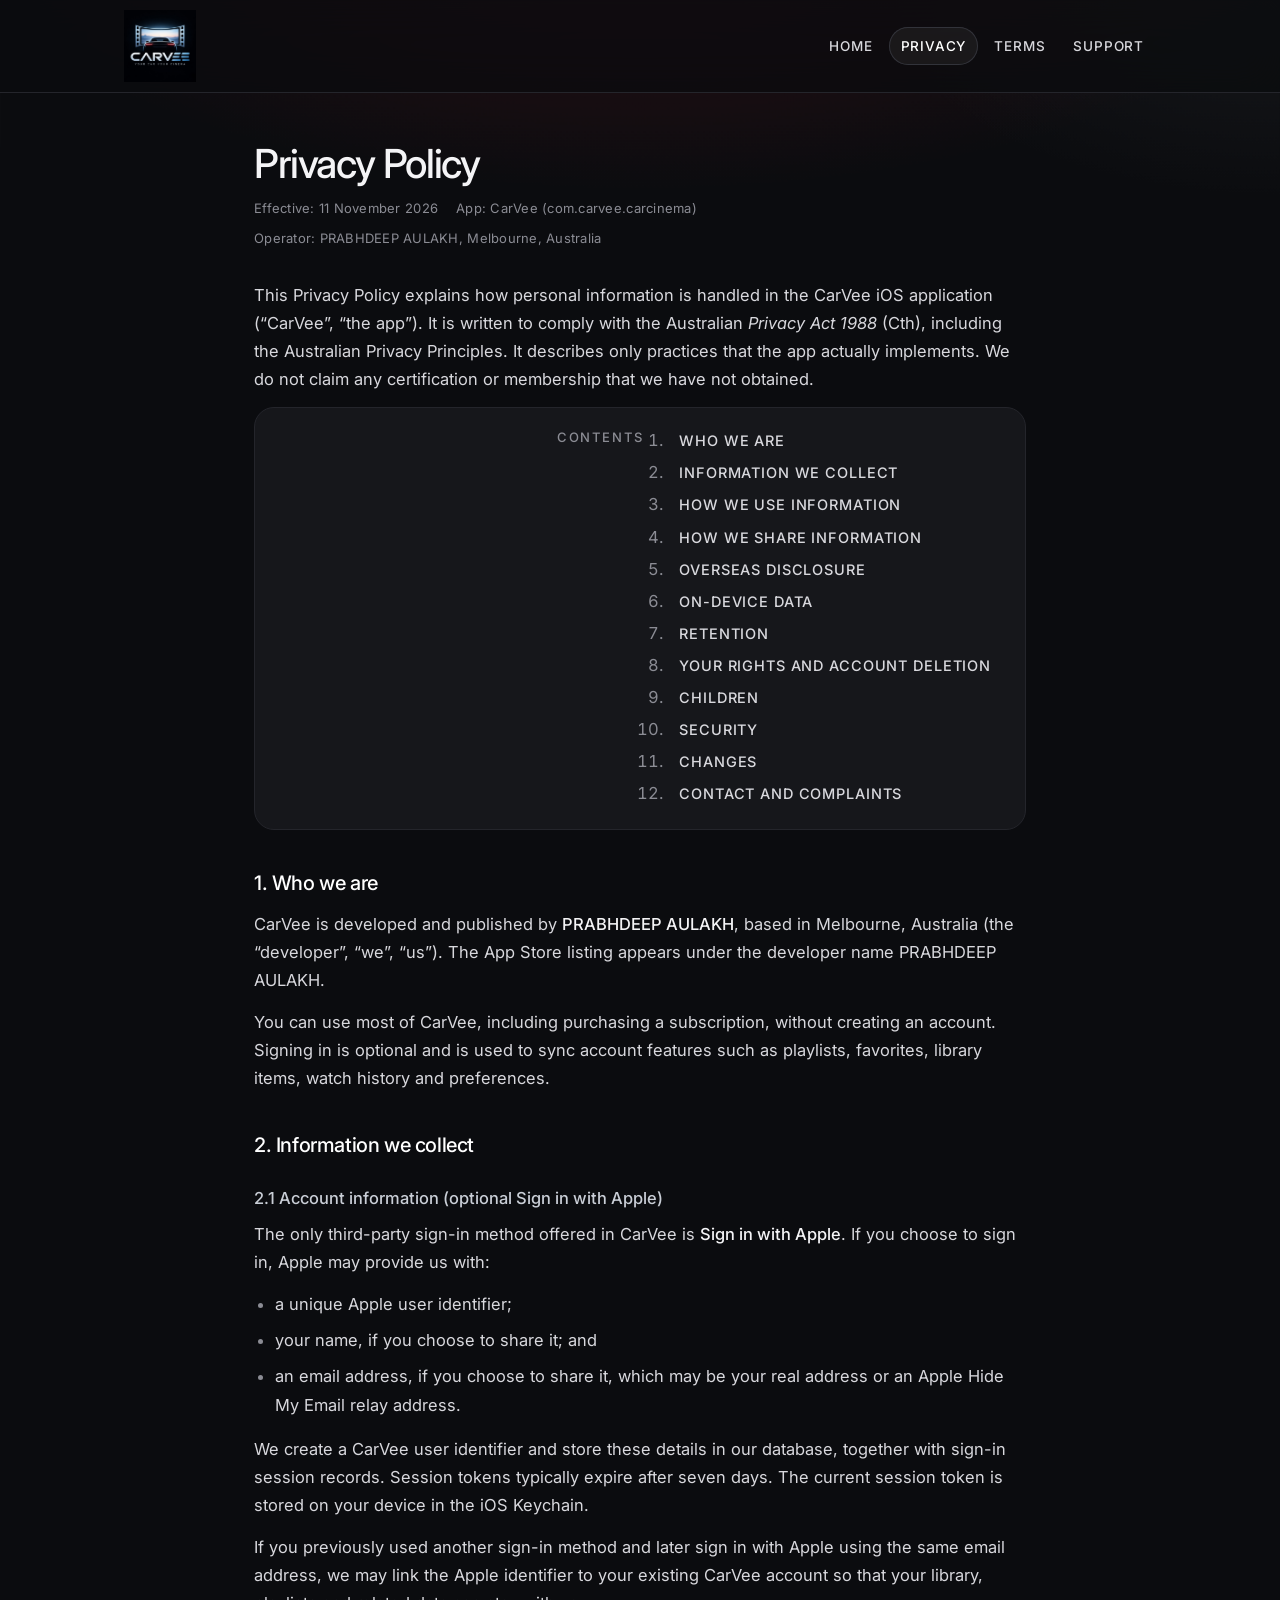
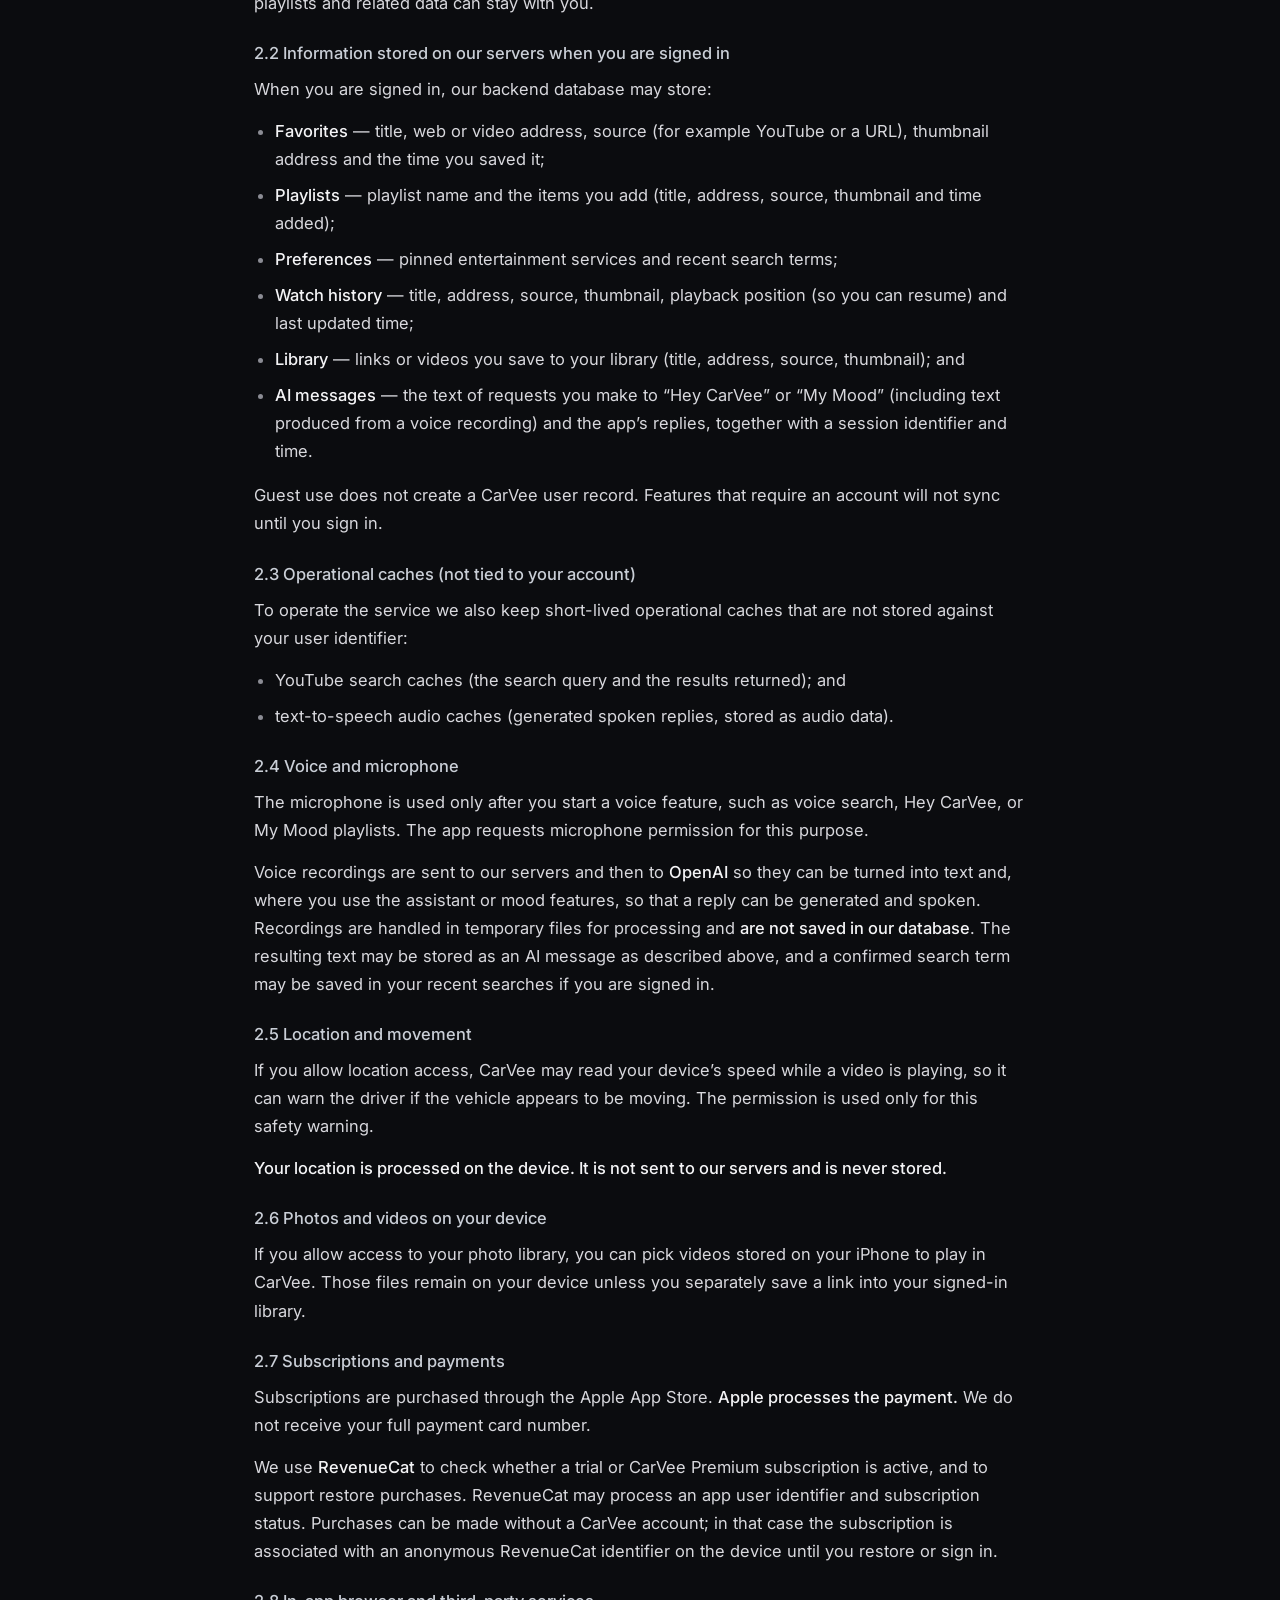
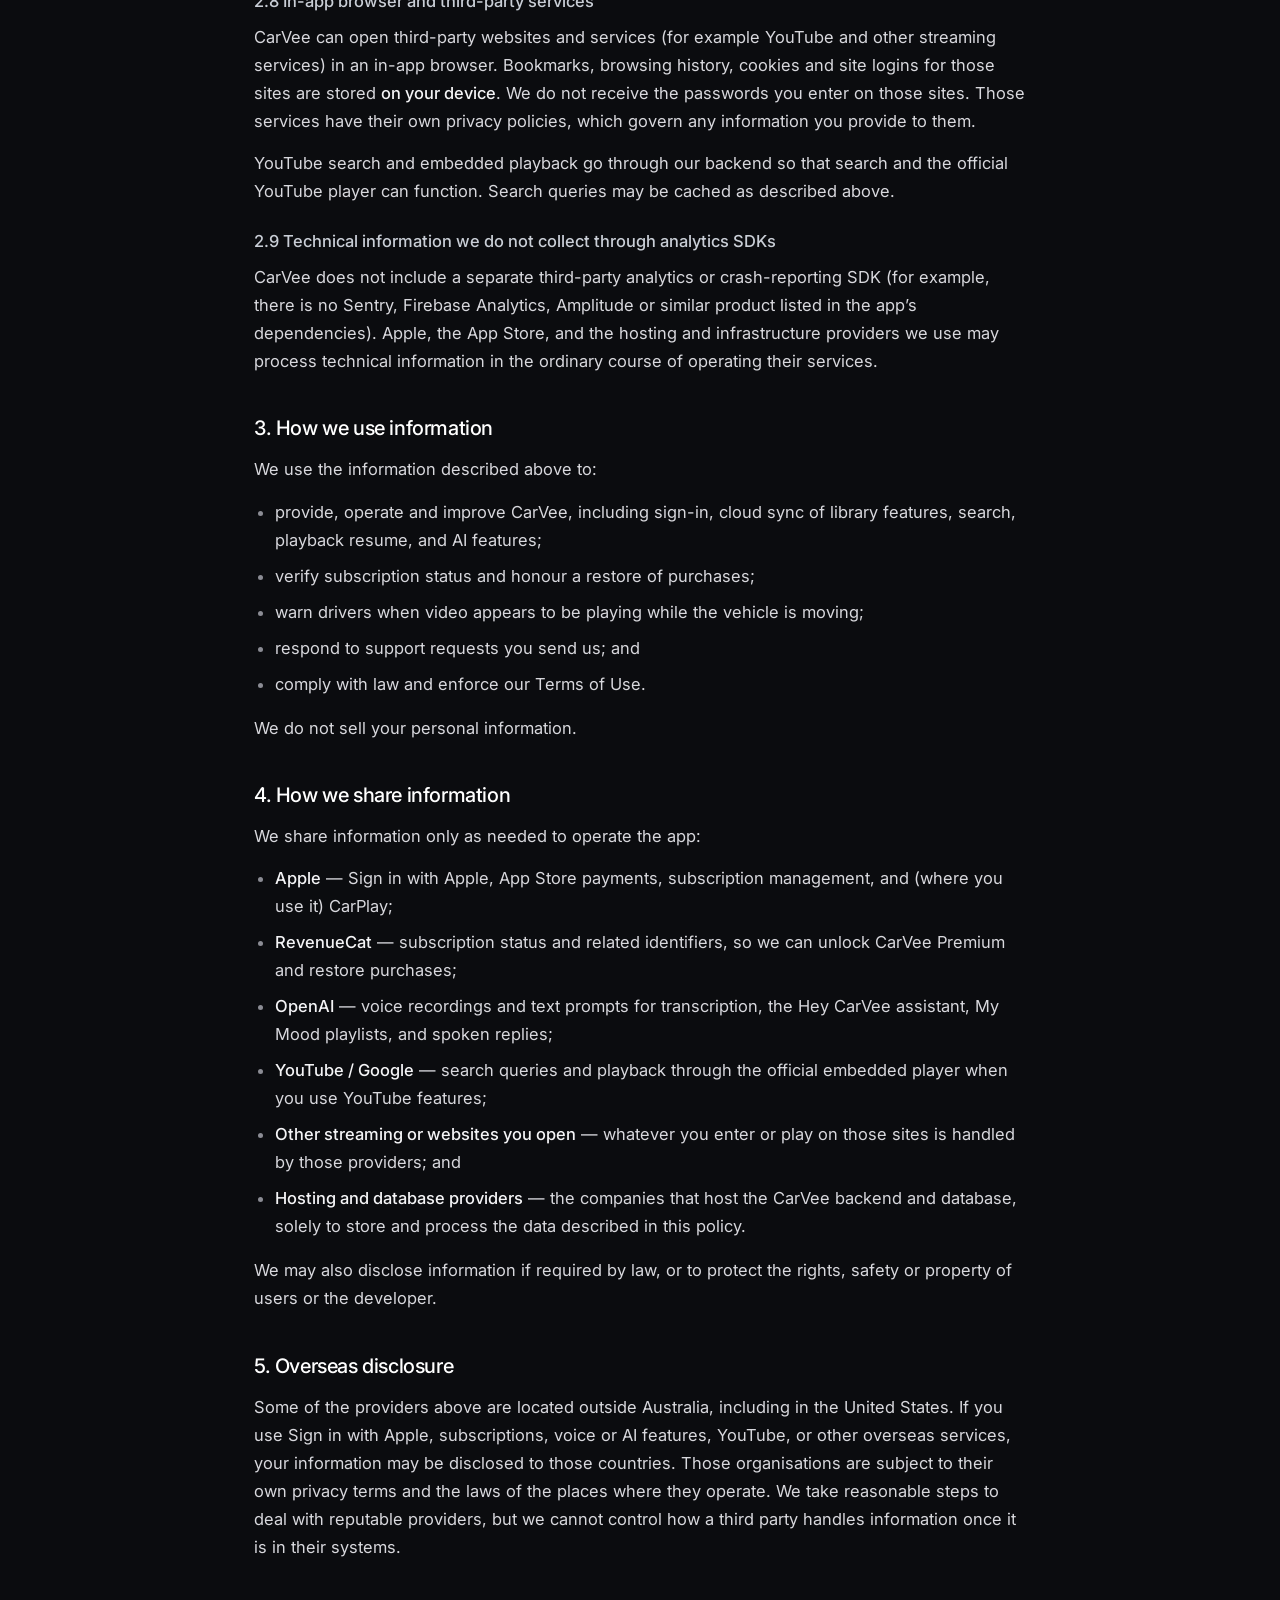
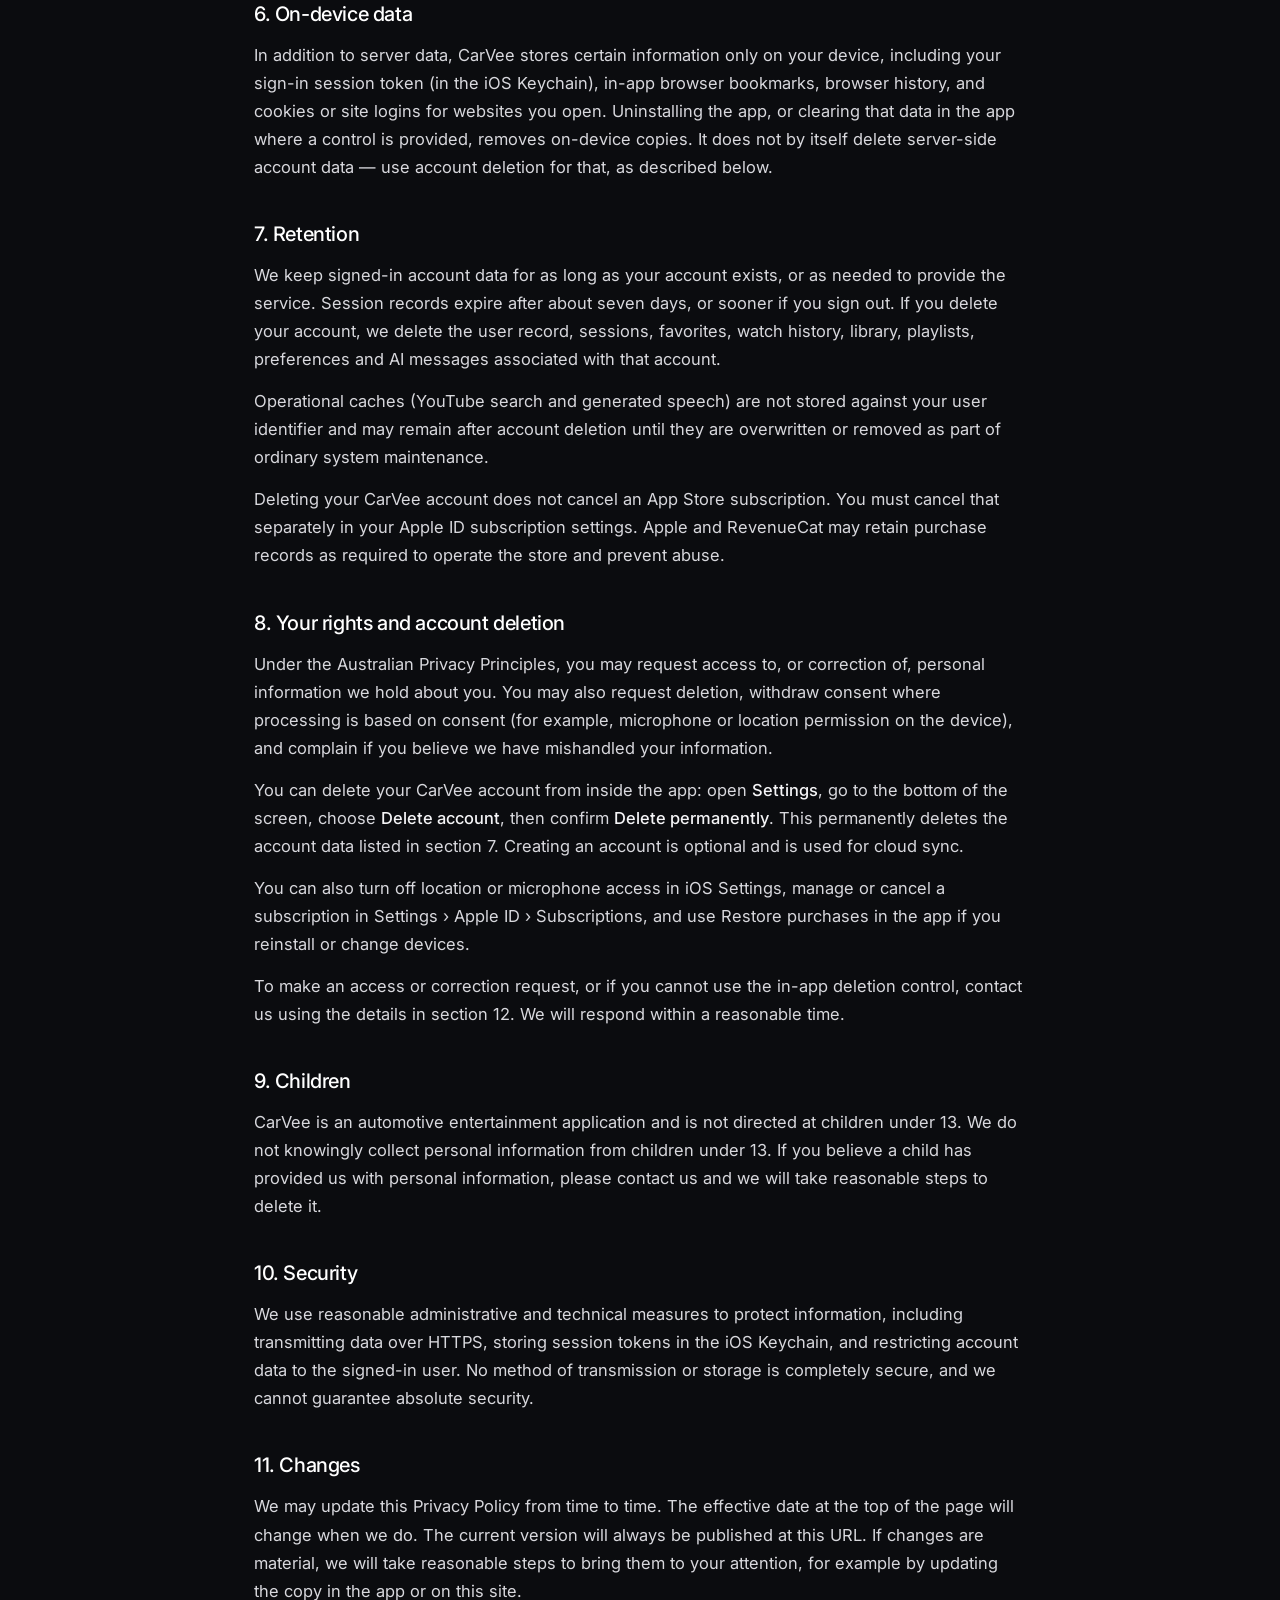
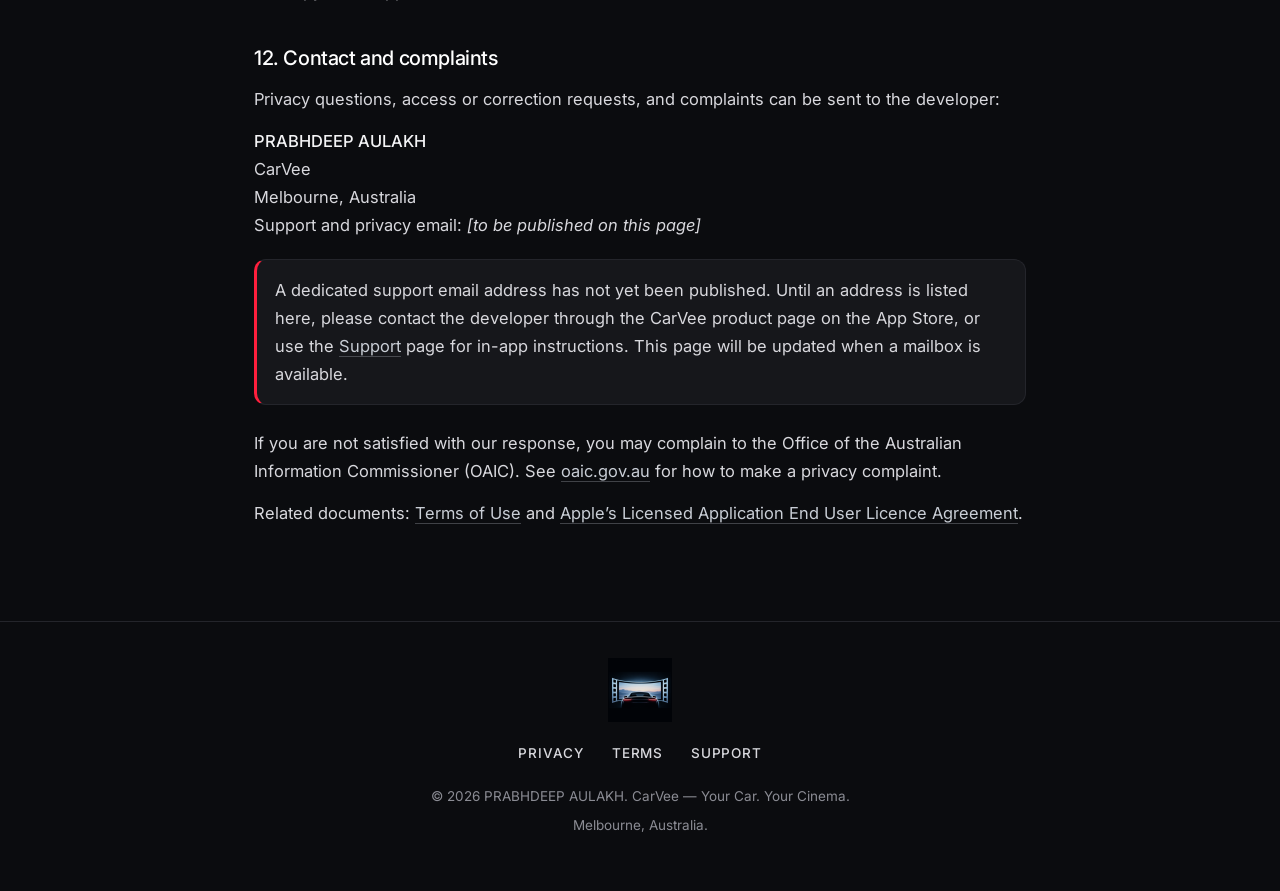
==== privacy.html @ a4439757 "Publish CarVee Privacy Policy, Terms of Use and Support site Static GitHub Pages site for com.carvee" ====
<!DOCTYPE html>
<html lang="en">
<head>
  <meta charset="utf-8">
  <meta name="viewport" content="width=device-width, initial-scale=1">
  <title>Privacy Policy — CarVee</title>
  <meta name="description" content="CarVee Privacy Policy: how PRABHDEEP AULAKH collects, uses and stores personal information in the CarVee iOS app.">
  <meta name="theme-color" content="#0B0C0F">
  <link rel="icon" type="image/png" href="assets/favicon.png">
  <link rel="apple-touch-icon" href="assets/icon.png">
  <link rel="canonical" href="https://deepaul781-svg.github.io/carvee-legal/privacy.html">
  <meta property="og:title" content="Privacy Policy — CarVee">
  <meta property="og:image" content="https://deepaul781-svg.github.io/carvee-legal/assets/carvee-logo-on.jpg">
  <link rel="preconnect" href="https://fonts.googleapis.com">
  <link rel="preconnect" href="https://fonts.gstatic.com" crossorigin>
  <link href="https://fonts.googleapis.com/css2?family=Inter:wght@400;500&display=swap" rel="stylesheet">
  <link rel="stylesheet" href="styles.css">
</head>
<body>
  <a class="skip" href="#content">Skip to content</a>
  <header class="site-header">
    <div class="header-inner">
      <a class="brand" href="index.html">
        <img class="logo" src="assets/carvee-logo-on.jpg" alt="CarVee — Your Car. Your Cinema.">
      </a>
      <nav aria-label="Primary">
        <a href="index.html">Home</a>
        <a href="privacy.html" aria-current="page">Privacy</a>
        <a href="terms.html">Terms</a>
        <a href="support.html">Support</a>
      </nav>
    </div>
  </header>

  <main id="content">
    <h1 class="page-title">Privacy Policy</h1>
    <p class="meta">
      <span>Effective: 11 November 2026</span>
      <span>App: CarVee (com.carvee.carcinema)</span>
      <span>Operator: PRABHDEEP AULAKH, Melbourne, Australia</span>
    </p>

    <p>This Privacy Policy explains how personal information is handled in the CarVee iOS application (“CarVee”, “the app”). It is written to comply with the Australian <em>Privacy Act 1988</em> (Cth), including the Australian Privacy Principles. It describes only practices that the app actually implements. We do not claim any certification or membership that we have not obtained.</p>

    <nav class="toc" aria-label="Contents">
      <h2>Contents</h2>
      <ol>
        <li><a href="#who">Who we are</a></li>
        <li><a href="#collect">Information we collect</a></li>
        <li><a href="#use">How we use information</a></li>
        <li><a href="#share">How we share information</a></li>
        <li><a href="#overseas">Overseas disclosure</a></li>
        <li><a href="#device">On-device data</a></li>
        <li><a href="#retention">Retention</a></li>
        <li><a href="#rights">Your rights and account deletion</a></li>
        <li><a href="#children">Children</a></li>
        <li><a href="#security">Security</a></li>
        <li><a href="#changes">Changes</a></li>
        <li><a href="#contact">Contact and complaints</a></li>
      </ol>
    </nav>

    <h2 id="who">1. Who we are</h2>
    <p>CarVee is developed and published by <strong>PRABHDEEP AULAKH</strong>, based in Melbourne, Australia (the “developer”, “we”, “us”). The App Store listing appears under the developer name PRABHDEEP AULAKH.</p>
    <p>You can use most of CarVee, including purchasing a subscription, without creating an account. Signing in is optional and is used to sync account features such as playlists, favorites, library items, watch history and preferences.</p>

    <h2 id="collect">2. Information we collect</h2>

    <h3>2.1 Account information (optional Sign in with Apple)</h3>
    <p>The only third-party sign-in method offered in CarVee is <strong>Sign in with Apple</strong>. If you choose to sign in, Apple may provide us with:</p>
    <ul>
      <li>a unique Apple user identifier;</li>
      <li>your name, if you choose to share it; and</li>
      <li>an email address, if you choose to share it, which may be your real address or an Apple Hide My Email relay address.</li>
    </ul>
    <p>We create a CarVee user identifier and store these details in our database, together with sign-in session records. Session tokens typically expire after seven days. The current session token is stored on your device in the iOS Keychain.</p>
    <p>If you previously used another sign-in method and later sign in with Apple using the same email address, we may link the Apple identifier to your existing CarVee account so that your library, playlists and related data can stay with you.</p>

    <h3>2.2 Information stored on our servers when you are signed in</h3>
    <p>When you are signed in, our backend database may store:</p>
    <ul>
      <li><strong>Favorites</strong> — title, web or video address, source (for example YouTube or a URL), thumbnail address and the time you saved it;</li>
      <li><strong>Playlists</strong> — playlist name and the items you add (title, address, source, thumbnail and time added);</li>
      <li><strong>Preferences</strong> — pinned entertainment services and recent search terms;</li>
      <li><strong>Watch history</strong> — title, address, source, thumbnail, playback position (so you can resume) and last updated time;</li>
      <li><strong>Library</strong> — links or videos you save to your library (title, address, source, thumbnail); and</li>
      <li><strong>AI messages</strong> — the text of requests you make to “Hey CarVee” or “My Mood” (including text produced from a voice recording) and the app’s replies, together with a session identifier and time.</li>
    </ul>
    <p>Guest use does not create a CarVee user record. Features that require an account will not sync until you sign in.</p>

    <h3>2.3 Operational caches (not tied to your account)</h3>
    <p>To operate the service we also keep short-lived operational caches that are not stored against your user identifier:</p>
    <ul>
      <li>YouTube search caches (the search query and the results returned); and</li>
      <li>text-to-speech audio caches (generated spoken replies, stored as audio data).</li>
    </ul>

    <h3>2.4 Voice and microphone</h3>
    <p>The microphone is used only after you start a voice feature, such as voice search, Hey CarVee, or My Mood playlists. The app requests microphone permission for this purpose.</p>
    <p>Voice recordings are sent to our servers and then to <strong>OpenAI</strong> so they can be turned into text and, where you use the assistant or mood features, so that a reply can be generated and spoken. Recordings are handled in temporary files for processing and <strong>are not saved in our database</strong>. The resulting text may be stored as an AI message as described above, and a confirmed search term may be saved in your recent searches if you are signed in.</p>

    <h3>2.5 Location and movement</h3>
    <p>If you allow location access, CarVee may read your device’s speed while a video is playing, so it can warn the driver if the vehicle appears to be moving. The permission is used only for this safety warning.</p>
    <p><strong>Your location is processed on the device. It is not sent to our servers and is never stored.</strong></p>

    <h3>2.6 Photos and videos on your device</h3>
    <p>If you allow access to your photo library, you can pick videos stored on your iPhone to play in CarVee. Those files remain on your device unless you separately save a link into your signed-in library.</p>

    <h3>2.7 Subscriptions and payments</h3>
    <p>Subscriptions are purchased through the Apple App Store. <strong>Apple processes the payment.</strong> We do not receive your full payment card number.</p>
    <p>We use <strong>RevenueCat</strong> to check whether a trial or CarVee Premium subscription is active, and to support restore purchases. RevenueCat may process an app user identifier and subscription status. Purchases can be made without a CarVee account; in that case the subscription is associated with an anonymous RevenueCat identifier on the device until you restore or sign in.</p>

    <h3>2.8 In-app browser and third-party services</h3>
    <p>CarVee can open third-party websites and services (for example YouTube and other streaming services) in an in-app browser. Bookmarks, browsing history, cookies and site logins for those sites are stored <strong>on your device</strong>. We do not receive the passwords you enter on those sites. Those services have their own privacy policies, which govern any information you provide to them.</p>
    <p>YouTube search and embedded playback go through our backend so that search and the official YouTube player can function. Search queries may be cached as described above.</p>

    <h3>2.9 Technical information we do not collect through analytics SDKs</h3>
    <p>CarVee does not include a separate third-party analytics or crash-reporting SDK (for example, there is no Sentry, Firebase Analytics, Amplitude or similar product listed in the app’s dependencies). Apple, the App Store, and the hosting and infrastructure providers we use may process technical information in the ordinary course of operating their services.</p>

    <h2 id="use">3. How we use information</h2>
    <p>We use the information described above to:</p>
    <ul>
      <li>provide, operate and improve CarVee, including sign-in, cloud sync of library features, search, playback resume, and AI features;</li>
      <li>verify subscription status and honour a restore of purchases;</li>
      <li>warn drivers when video appears to be playing while the vehicle is moving;</li>
      <li>respond to support requests you send us; and</li>
      <li>comply with law and enforce our Terms of Use.</li>
    </ul>
    <p>We do not sell your personal information.</p>

    <h2 id="share">4. How we share information</h2>
    <p>We share information only as needed to operate the app:</p>
    <ul>
      <li><strong>Apple</strong> — Sign in with Apple, App Store payments, subscription management, and (where you use it) CarPlay;</li>
      <li><strong>RevenueCat</strong> — subscription status and related identifiers, so we can unlock CarVee Premium and restore purchases;</li>
      <li><strong>OpenAI</strong> — voice recordings and text prompts for transcription, the Hey CarVee assistant, My Mood playlists, and spoken replies;</li>
      <li><strong>YouTube / Google</strong> — search queries and playback through the official embedded player when you use YouTube features;</li>
      <li><strong>Other streaming or websites you open</strong> — whatever you enter or play on those sites is handled by those providers; and</li>
      <li><strong>Hosting and database providers</strong> — the companies that host the CarVee backend and database, solely to store and process the data described in this policy.</li>
    </ul>
    <p>We may also disclose information if required by law, or to protect the rights, safety or property of users or the developer.</p>

    <h2 id="overseas">5. Overseas disclosure</h2>
    <p>Some of the providers above are located outside Australia, including in the United States. If you use Sign in with Apple, subscriptions, voice or AI features, YouTube, or other overseas services, your information may be disclosed to those countries. Those organisations are subject to their own privacy terms and the laws of the places where they operate. We take reasonable steps to deal with reputable providers, but we cannot control how a third party handles information once it is in their systems.</p>

    <h2 id="device">6. On-device data</h2>
    <p>In addition to server data, CarVee stores certain information only on your device, including your sign-in session token (in the iOS Keychain), in-app browser bookmarks, browser history, and cookies or site logins for websites you open. Uninstalling the app, or clearing that data in the app where a control is provided, removes on-device copies. It does not by itself delete server-side account data — use account deletion for that, as described below.</p>

    <h2 id="retention">7. Retention</h2>
    <p>We keep signed-in account data for as long as your account exists, or as needed to provide the service. Session records expire after about seven days, or sooner if you sign out. If you delete your account, we delete the user record, sessions, favorites, watch history, library, playlists, preferences and AI messages associated with that account.</p>
    <p>Operational caches (YouTube search and generated speech) are not stored against your user identifier and may remain after account deletion until they are overwritten or removed as part of ordinary system maintenance.</p>
    <p>Deleting your CarVee account does not cancel an App Store subscription. You must cancel that separately in your Apple ID subscription settings. Apple and RevenueCat may retain purchase records as required to operate the store and prevent abuse.</p>

    <h2 id="rights">8. Your rights and account deletion</h2>
    <p>Under the Australian Privacy Principles, you may request access to, or correction of, personal information we hold about you. You may also request deletion, withdraw consent where processing is based on consent (for example, microphone or location permission on the device), and complain if you believe we have mishandled your information.</p>
    <p>You can delete your CarVee account from inside the app: open <strong>Settings</strong>, go to the bottom of the screen, choose <strong>Delete account</strong>, then confirm <strong>Delete permanently</strong>. This permanently deletes the account data listed in section 7. Creating an account is optional and is used for cloud sync.</p>
    <p>You can also turn off location or microphone access in iOS Settings, manage or cancel a subscription in Settings › Apple ID › Subscriptions, and use Restore purchases in the app if you reinstall or change devices.</p>
    <p>To make an access or correction request, or if you cannot use the in-app deletion control, contact us using the details in section 12. We will respond within a reasonable time.</p>

    <h2 id="children">9. Children</h2>
    <p>CarVee is an automotive entertainment application and is not directed at children under 13. We do not knowingly collect personal information from children under 13. If you believe a child has provided us with personal information, please contact us and we will take reasonable steps to delete it.</p>

    <h2 id="security">10. Security</h2>
    <p>We use reasonable administrative and technical measures to protect information, including transmitting data over HTTPS, storing session tokens in the iOS Keychain, and restricting account data to the signed-in user. No method of transmission or storage is completely secure, and we cannot guarantee absolute security.</p>

    <h2 id="changes">11. Changes</h2>
    <p>We may update this Privacy Policy from time to time. The effective date at the top of the page will change when we do. The current version will always be published at this URL. If changes are material, we will take reasonable steps to bring them to your attention, for example by updating the copy in the app or on this site.</p>

    <h2 id="contact">12. Contact and complaints</h2>
    <p>Privacy questions, access or correction requests, and complaints can be sent to the developer:</p>
    <p>
      <strong>PRABHDEEP AULAKH</strong><br>
      CarVee<br>
      Melbourne, Australia<br>
      Support and privacy email: <em>[to be published on this page]</em>
    </p>
    <div class="note">A dedicated support email address has not yet been published. Until an address is listed here, please contact the developer through the CarVee product page on the App Store, or use the <a href="support.html">Support</a> page for in-app instructions. This page will be updated when a mailbox is available.</div>
    <p>If you are not satisfied with our response, you may complain to the Office of the Australian Information Commissioner (OAIC). See <a href="https://www.oaic.gov.au/">oaic.gov.au</a> for how to make a privacy complaint.</p>
    <p>Related documents: <a href="terms.html">Terms of Use</a> and <a href="https://www.apple.com/legal/internet-services/itunes/dev/stdeula/">Apple’s Licensed Application End User Licence Agreement</a>.</p>
  </main>

  <footer class="site-footer">
    <img class="footer-logo" src="assets/carvee-emblem.png" alt="">
    <nav aria-label="Footer">
      <a href="privacy.html">Privacy</a>
      <a href="terms.html">Terms</a>
      <a href="support.html">Support</a>
    </nav>
    <p>© 2026 PRABHDEEP AULAKH. CarVee — Your Car. Your Cinema.</p>
    <p>Melbourne, Australia.</p>
  </footer>
</body>
</html>
---- styles.css ----
:root {
  --surface: #0B0C0F;
  --surface-2: #16171B;
  --surface-3: #1F2025;
  --text: #F4F4F6;
  --text-2: #D8D8DD;
  --muted: #8B8C94;
  --brand: #FF1F3D;
  --brand-deep: #C8102E;
  --gold: #C9CED6;
  --border: #24252B;
  --border-strong: #32333A;
  --glass: rgba(255, 255, 255, 0.05);
  --radius: 20px;
  --max: 820px;
  --header: 88px;
}

*,
*::before,
*::after { box-sizing: border-box; }

html { scroll-behavior: smooth; }

html, body {
  margin: 0;
  padding: 0;
  background: var(--surface);
  color: var(--text);
  font-family: Inter, "SF Pro Display", "SF Pro Text", -apple-system, BlinkMacSystemFont, "Segoe UI", Helvetica, Arial, sans-serif;
  font-weight: 400;
  font-size: 16.5px;
  line-height: 1.7;
  -webkit-font-smoothing: antialiased;
  text-rendering: optimizeLegibility;
}

body {
  min-height: 100vh;
  background:
    radial-gradient(1200px 520px at 50% -120px, rgba(255, 31, 61, 0.16), transparent 60%),
    radial-gradient(800px 400px at 100% 0, rgba(201, 206, 214, 0.06), transparent 50%),
    var(--surface);
}

img { max-width: 100%; height: auto; border: 0; }

a {
  color: var(--gold);
  text-decoration: none;
  border-bottom: 1px solid rgba(201, 206, 214, 0.28);
  transition: color 160ms ease, border-color 160ms ease;
}
a:hover { color: #fff; border-bottom-color: rgba(255, 255, 255, 0.7); }
a:focus-visible { outline: 2px solid var(--brand); outline-offset: 3px; border-bottom-color: transparent; }

.skip {
  position: absolute;
  left: -999px;
  top: 8px;
  background: var(--brand);
  color: #fff;
  padding: 8px 12px;
  border-radius: 8px;
  z-index: 100;
  border: 0;
}
.skip:focus { left: 12px; }

.site-header {
  position: sticky;
  top: 0;
  z-index: 40;
  backdrop-filter: blur(22px) saturate(1.2);
  -webkit-backdrop-filter: blur(22px) saturate(1.2);
  background: rgba(11, 12, 15, 0.78);
  border-bottom: 1px solid var(--border);
}

.header-inner {
  max-width: 1080px;
  margin: 0 auto;
  padding: 10px 24px;
  display: flex;
  align-items: center;
  justify-content: space-between;
  gap: 16px;
}

.brand {
  display: flex;
  align-items: center;
  border-bottom: 0;
  flex: 0 0 auto;
}
.brand:hover { border-bottom: 0; }
.brand img.logo {
  display: block;
  height: 72px;
  width: auto;
  object-fit: contain;
}

nav {
  display: flex;
  flex-wrap: wrap;
  gap: 6px 4px;
  justify-content: flex-end;
}
nav a {
  color: var(--text-2);
  border-bottom: 0;
  padding: 8px 12px;
  border-radius: 999px;
  font-size: 13.5px;
  letter-spacing: 0.06em;
  text-transform: uppercase;
  font-weight: 500;
}
nav a:hover,
nav a[aria-current="page"] {
  color: #fff;
  background: var(--glass);
  border-bottom: 0;
}
nav a[aria-current="page"] {
  box-shadow: inset 0 0 0 1px var(--border-strong);
}

main {
  max-width: var(--max);
  margin: 0 auto;
  padding: 48px 24px 80px;
}

.hero {
  text-align: center;
  padding: 12px 0 40px;
}
.hero .hero-logo {
  width: min(340px, 82vw);
  margin: 0 auto 8px;
  display: block;
  filter: drop-shadow(0 18px 40px rgba(0, 0, 0, 0.45));
}
.hero .tagline {
  margin: 0 0 18px;
  color: var(--gold);
  letter-spacing: 0.28em;
  font-size: 12px;
  text-transform: uppercase;
  font-weight: 500;
}
.hero h1 {
  font-size: clamp(28px, 5vw, 42px);
  font-weight: 500;
  letter-spacing: -0.03em;
  margin: 0 0 12px;
  line-height: 1.15;
}
.hero p.lead {
  margin: 0 auto;
  max-width: 560px;
  color: var(--text-2);
  font-size: 17px;
}

.cards {
  display: grid;
  grid-template-columns: 1fr 1fr;
  gap: 16px;
  margin: 36px 0 48px;
}
.card {
  display: block;
  border-bottom: 0;
  background: linear-gradient(180deg, var(--surface-2), #121316);
  border: 1px solid var(--border);
  border-radius: var(--radius);
  padding: 22px 22px 20px;
  color: var(--text);
  transition: transform 180ms ease, border-color 180ms ease, background 180ms ease;
}
.card:hover {
  border-color: var(--border-strong);
  transform: translateY(-2px);
  color: var(--text);
  border-bottom: 1px solid var(--border-strong);
}
.card h2 {
  margin: 0 0 8px;
  font-size: 18px;
  font-weight: 500;
  letter-spacing: -0.02em;
}
.card p {
  margin: 0;
  color: var(--muted);
  font-size: 14.5px;
  line-height: 1.6;
}

.meta {
  display: flex;
  flex-wrap: wrap;
  gap: 8px 18px;
  color: var(--muted);
  font-size: 13px;
  margin: 0 0 32px;
  letter-spacing: 0.02em;
}

h1.page-title {
  font-size: clamp(28px, 4.6vw, 40px);
  font-weight: 500;
  letter-spacing: -0.035em;
  margin: 0 0 10px;
  line-height: 1.15;
}

h2 {
  font-size: 20px;
  font-weight: 500;
  letter-spacing: -0.02em;
  margin: 36px 0 10px;
  color: #fff;
}
h3 {
  font-size: 16.5px;
  font-weight: 500;
  margin: 22px 0 8px;
  color: var(--gold);
}

p { margin: 0 0 14px; color: var(--text-2); }
ul, ol { margin: 0 0 16px; padding-left: 1.25em; color: var(--text-2); }
li { margin: 0 0 8px; }
li::marker { color: var(--muted); }

strong { color: var(--text); font-weight: 500; }

.note, .callout {
  background: var(--surface-2);
  border: 1px solid var(--border);
  border-left: 3px solid var(--brand);
  border-radius: 12px;
  padding: 16px 18px;
  margin: 20px 0 24px;
  color: var(--text-2);
}
.callout.safety {
  border-left-color: var(--gold);
}

.toc {
  background: var(--surface-2);
  border: 1px solid var(--border);
  border-radius: var(--radius);
  padding: 18px 22px;
  margin: 0 0 32px;
}
.toc h2 { margin: 0 0 10px; font-size: 13px; letter-spacing: 0.14em; text-transform: uppercase; color: var(--muted); font-weight: 500; }
.toc ol { margin: 0; padding-left: 1.2em; }
.toc li { margin: 0 0 4px; }
.toc a { border-bottom: 0; color: var(--text-2); font-size: 14.5px; }
.toc a:hover { color: #fff; }

table {
  width: 100%;
  border-collapse: collapse;
  margin: 0 0 20px;
  font-size: 14.5px;
}
th, td {
  text-align: left;
  vertical-align: top;
  padding: 10px 12px;
  border-bottom: 1px solid var(--border);
  color: var(--text-2);
}
th {
  color: var(--muted);
  font-weight: 500;
  font-size: 12px;
  letter-spacing: 0.08em;
  text-transform: uppercase;
}

.site-footer {
  border-top: 1px solid var(--border);
  padding: 36px 24px 48px;
  color: var(--muted);
  font-size: 13.5px;
  text-align: center;
}
.site-footer .footer-logo {
  height: 64px;
  width: auto;
  margin: 0 auto 12px;
  display: block;
  opacity: 0.9;
}
.site-footer nav {
  justify-content: center;
  margin-bottom: 12px;
}
.site-footer p { color: var(--muted); margin: 0 0 6px; }

@media (max-width: 720px) {
  .header-inner { flex-direction: column; align-items: center; padding: 8px 16px 12px; }
  .brand img.logo { height: 64px; }
  nav { justify-content: center; }
  nav a { padding: 6px 10px; font-size: 12.5px; }
  main { padding: 28px 18px 64px; }
  .cards { grid-template-columns: 1fr; }
  th, td { padding: 8px 0; }
}
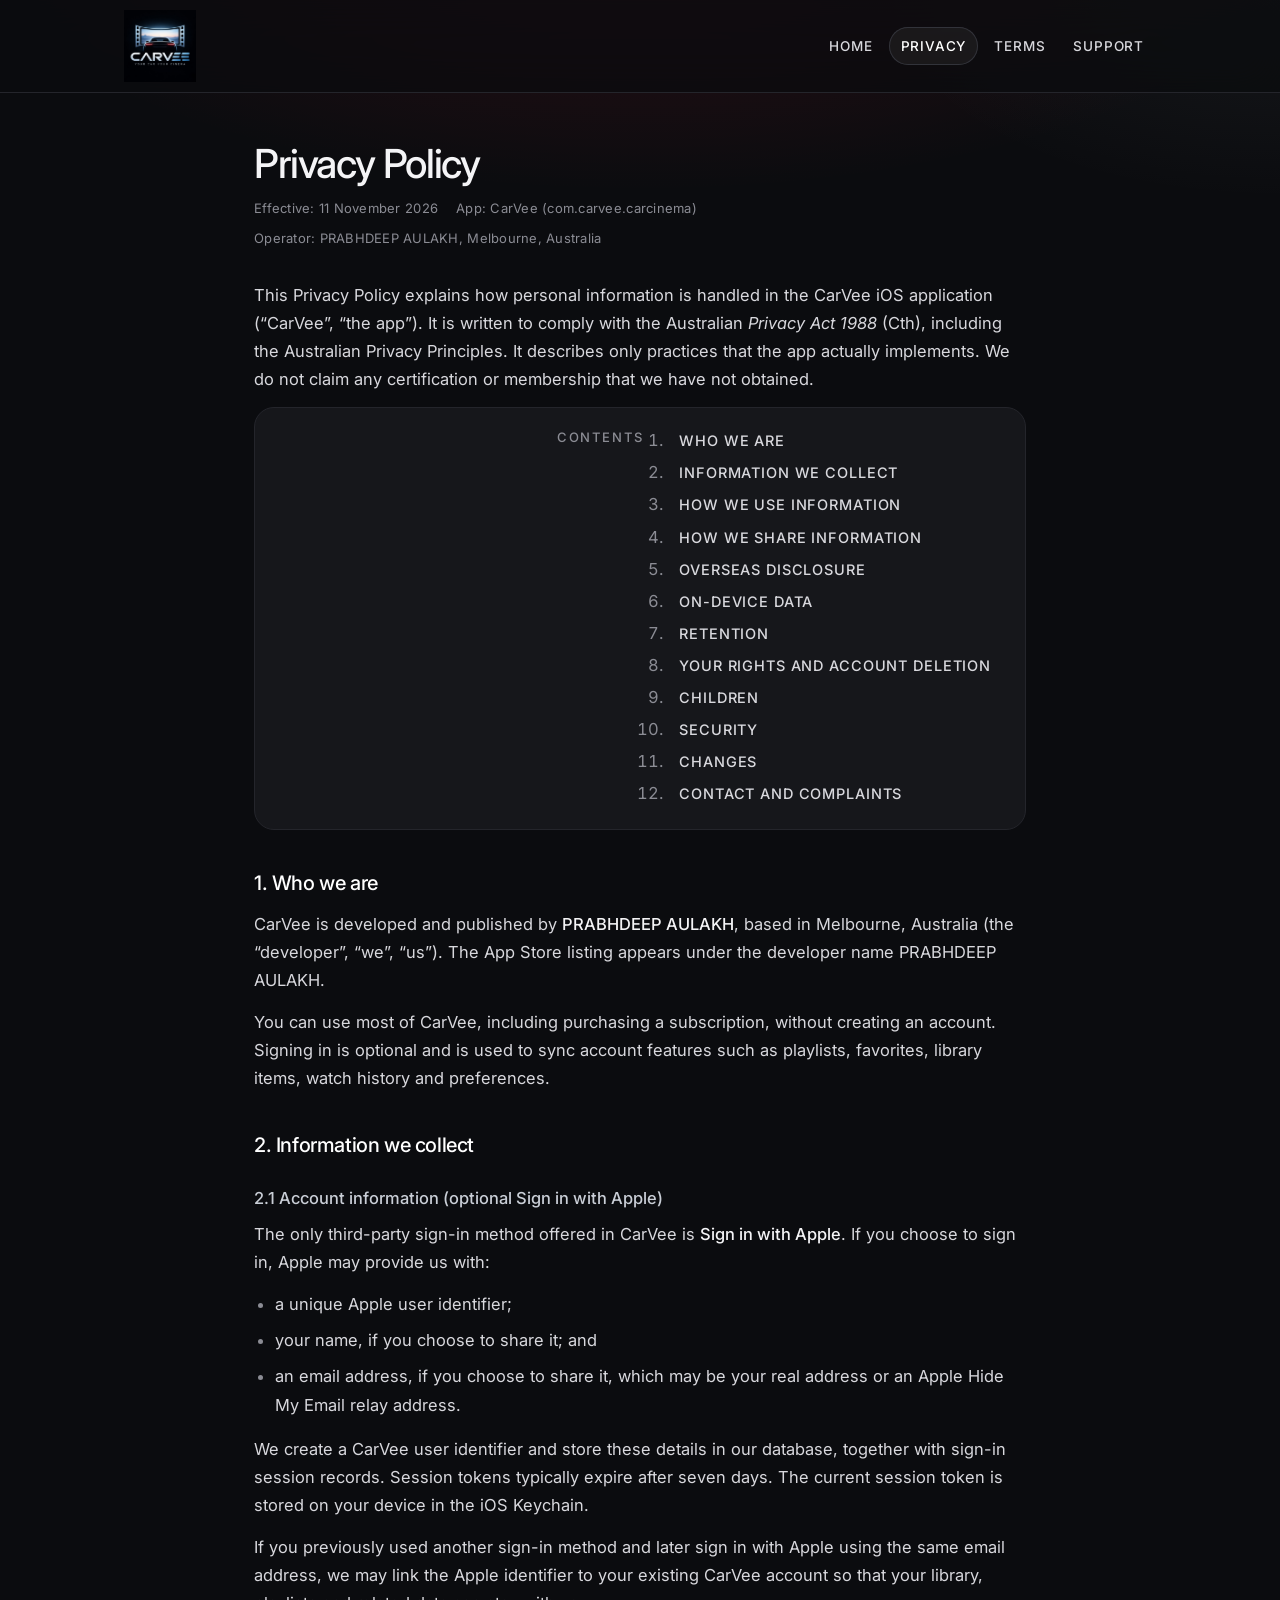
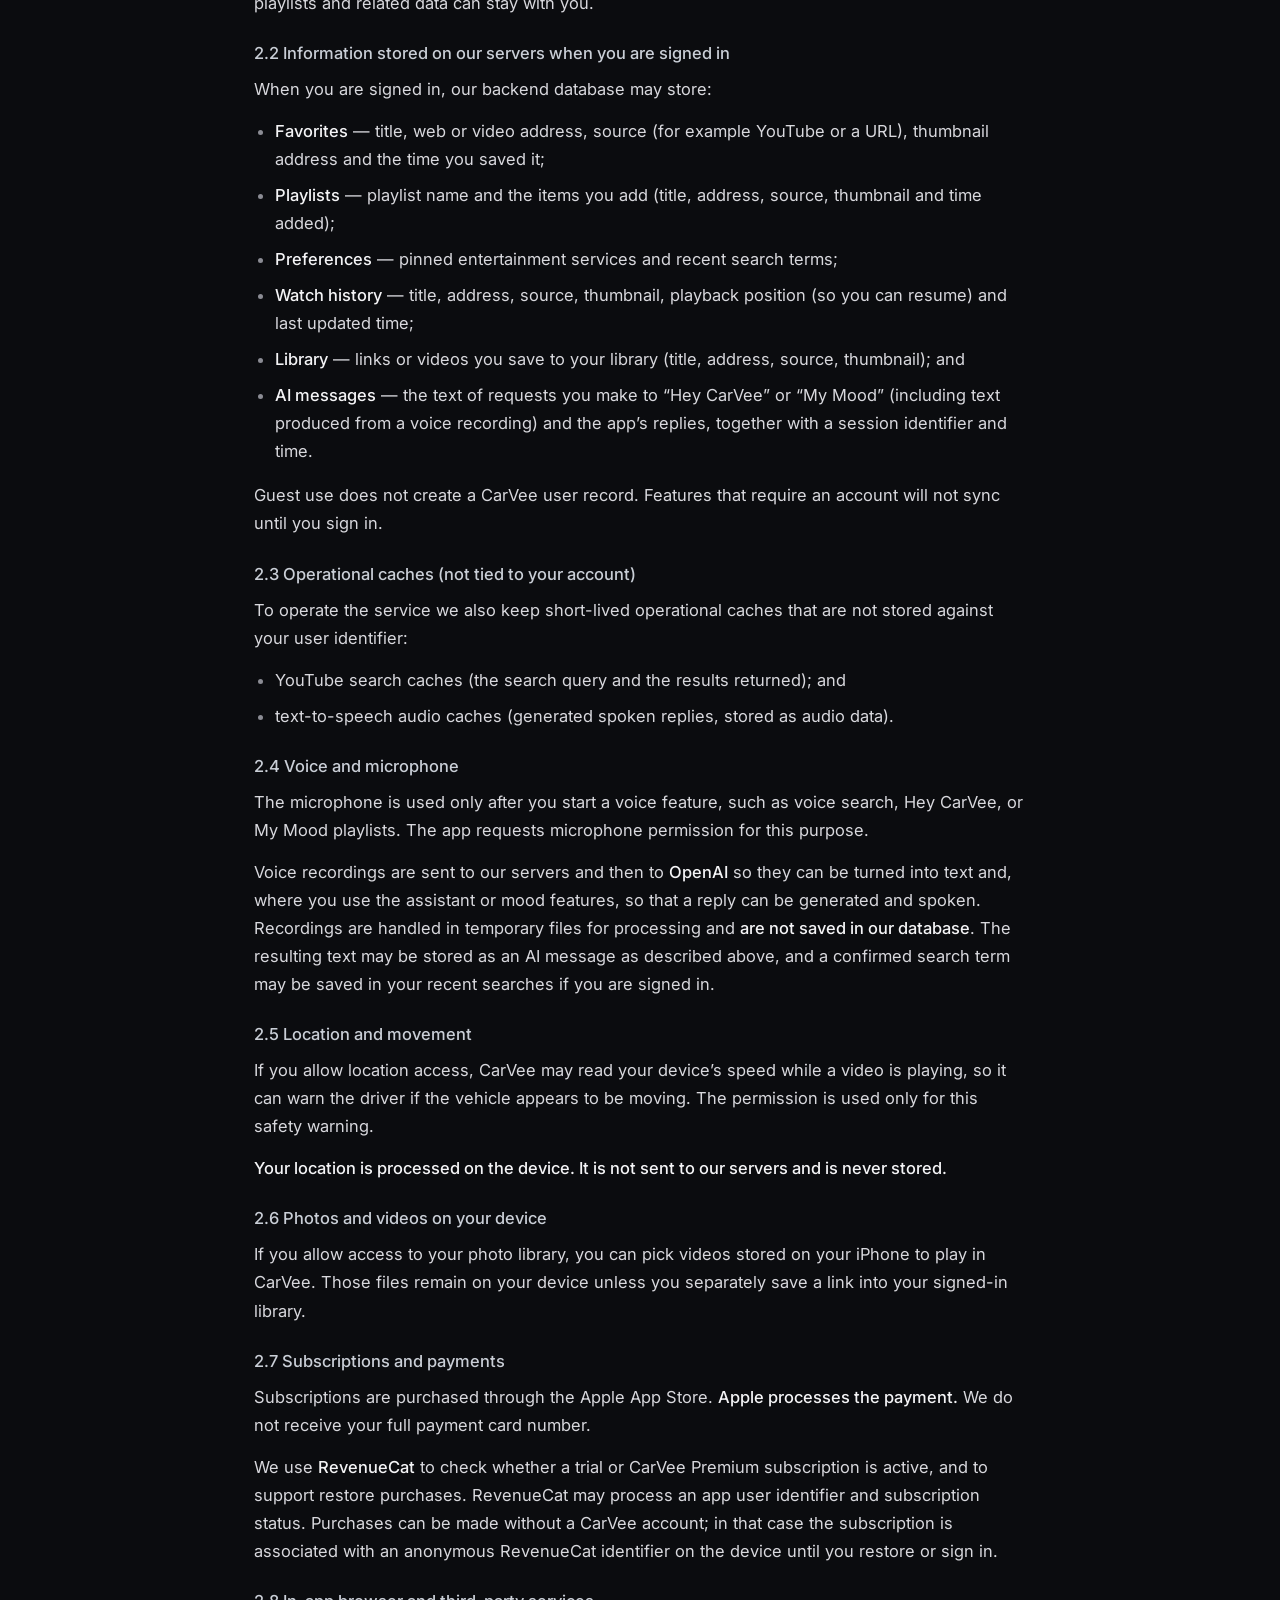
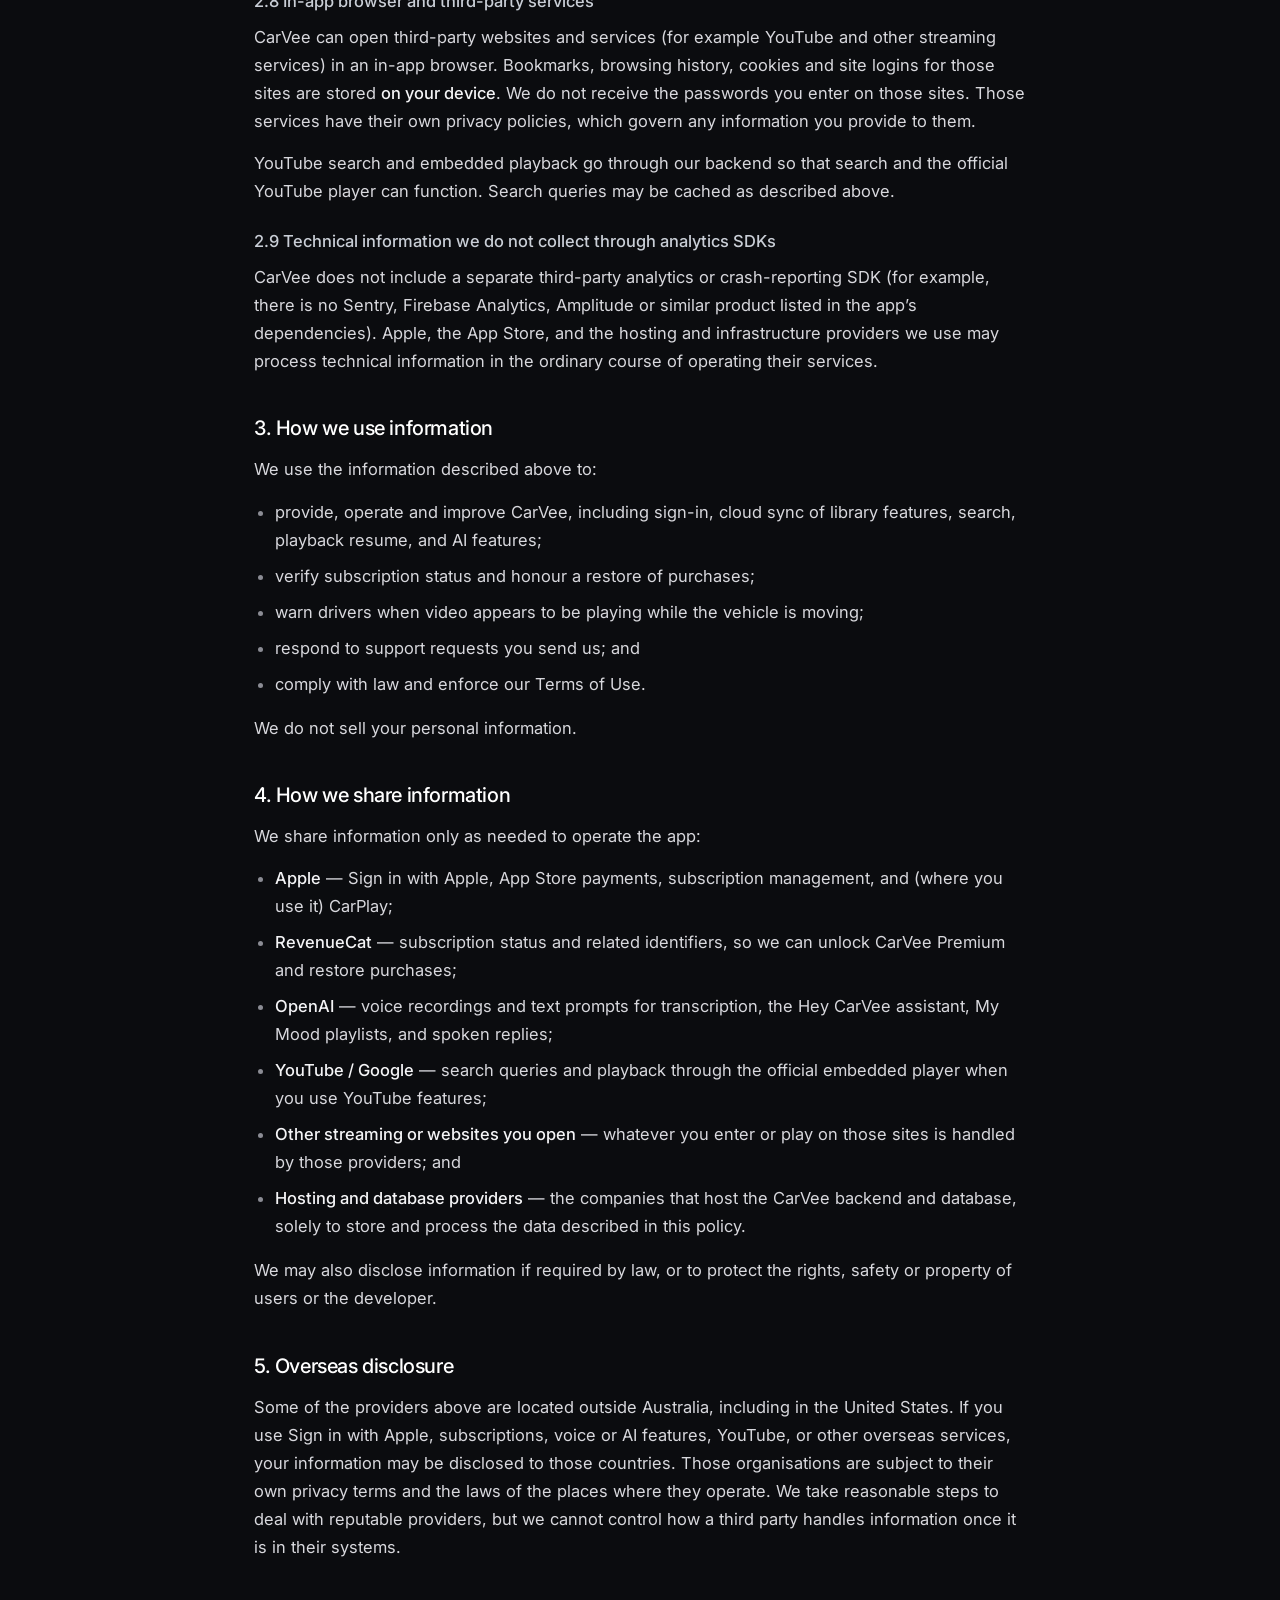
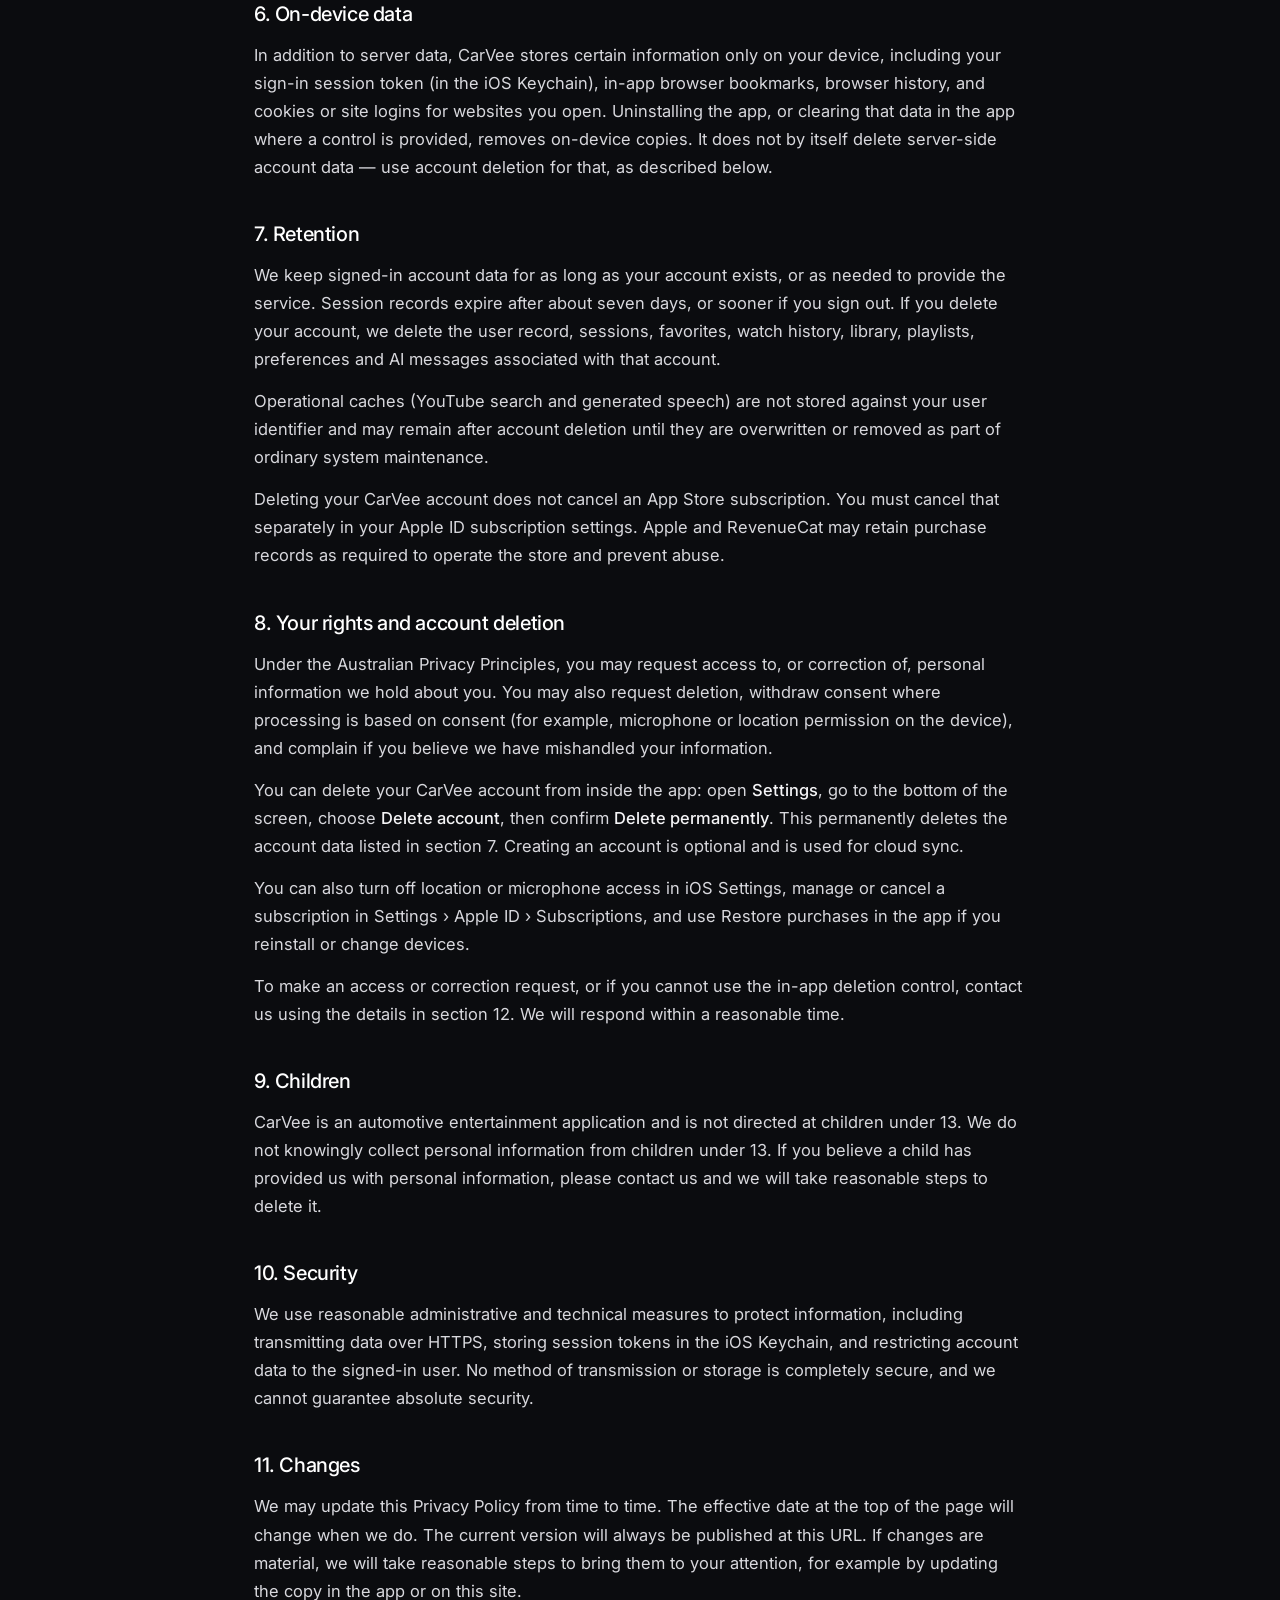
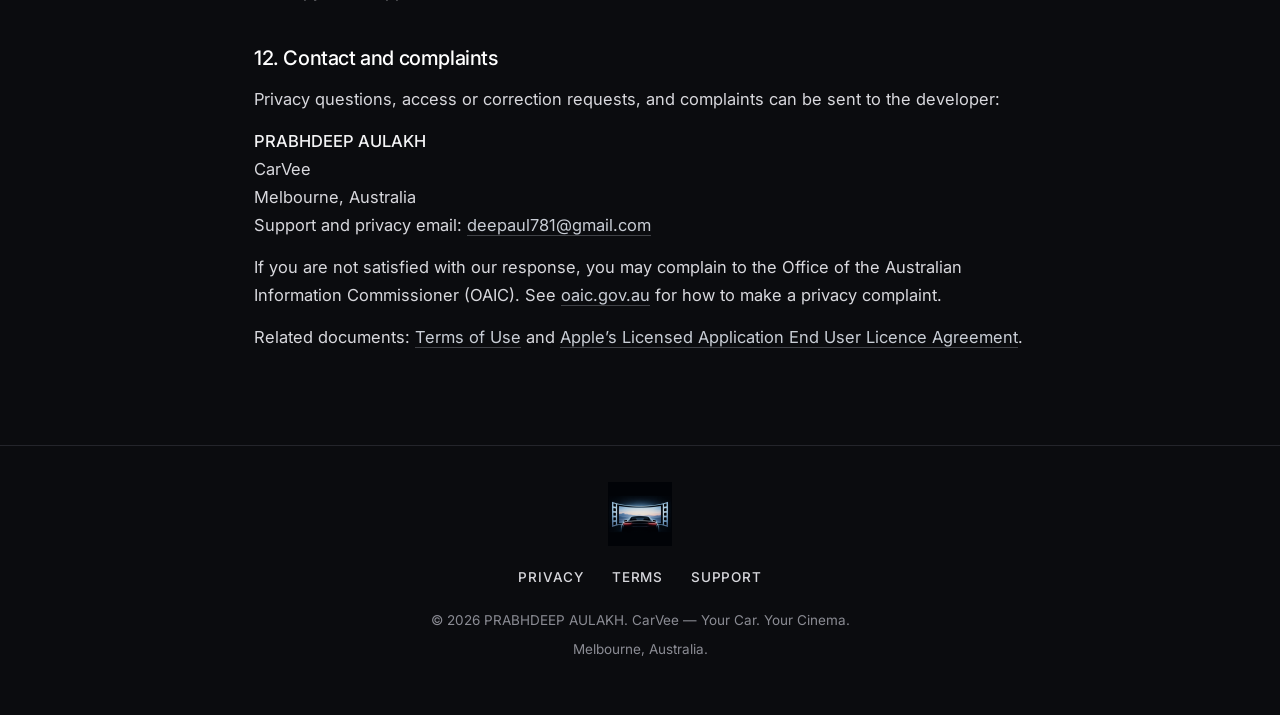
==== commit ed40e376: "Privacy and Terms: publish contact email" ====
--- a/privacy.html
+++ b/privacy.html
@@ -172,9 +172,8 @@
       <strong>PRABHDEEP AULAKH</strong><br>
       CarVee<br>
       Melbourne, Australia<br>
-      Support and privacy email: <em>[to be published on this page]</em>
+      Support and privacy email: <a href="mailto:deepaul781@gmail.com">deepaul781@gmail.com</a>
     </p>
-    <div class="note">A dedicated support email address has not yet been published. Until an address is listed here, please contact the developer through the CarVee product page on the App Store, or use the <a href="support.html">Support</a> page for in-app instructions. This page will be updated when a mailbox is available.</div>
     <p>If you are not satisfied with our response, you may complain to the Office of the Australian Information Commissioner (OAIC). See <a href="https://www.oaic.gov.au/">oaic.gov.au</a> for how to make a privacy complaint.</p>
     <p>Related documents: <a href="terms.html">Terms of Use</a> and <a href="https://www.apple.com/legal/internet-services/itunes/dev/stdeula/">Apple’s Licensed Application End User Licence Agreement</a>.</p>
   </main>
